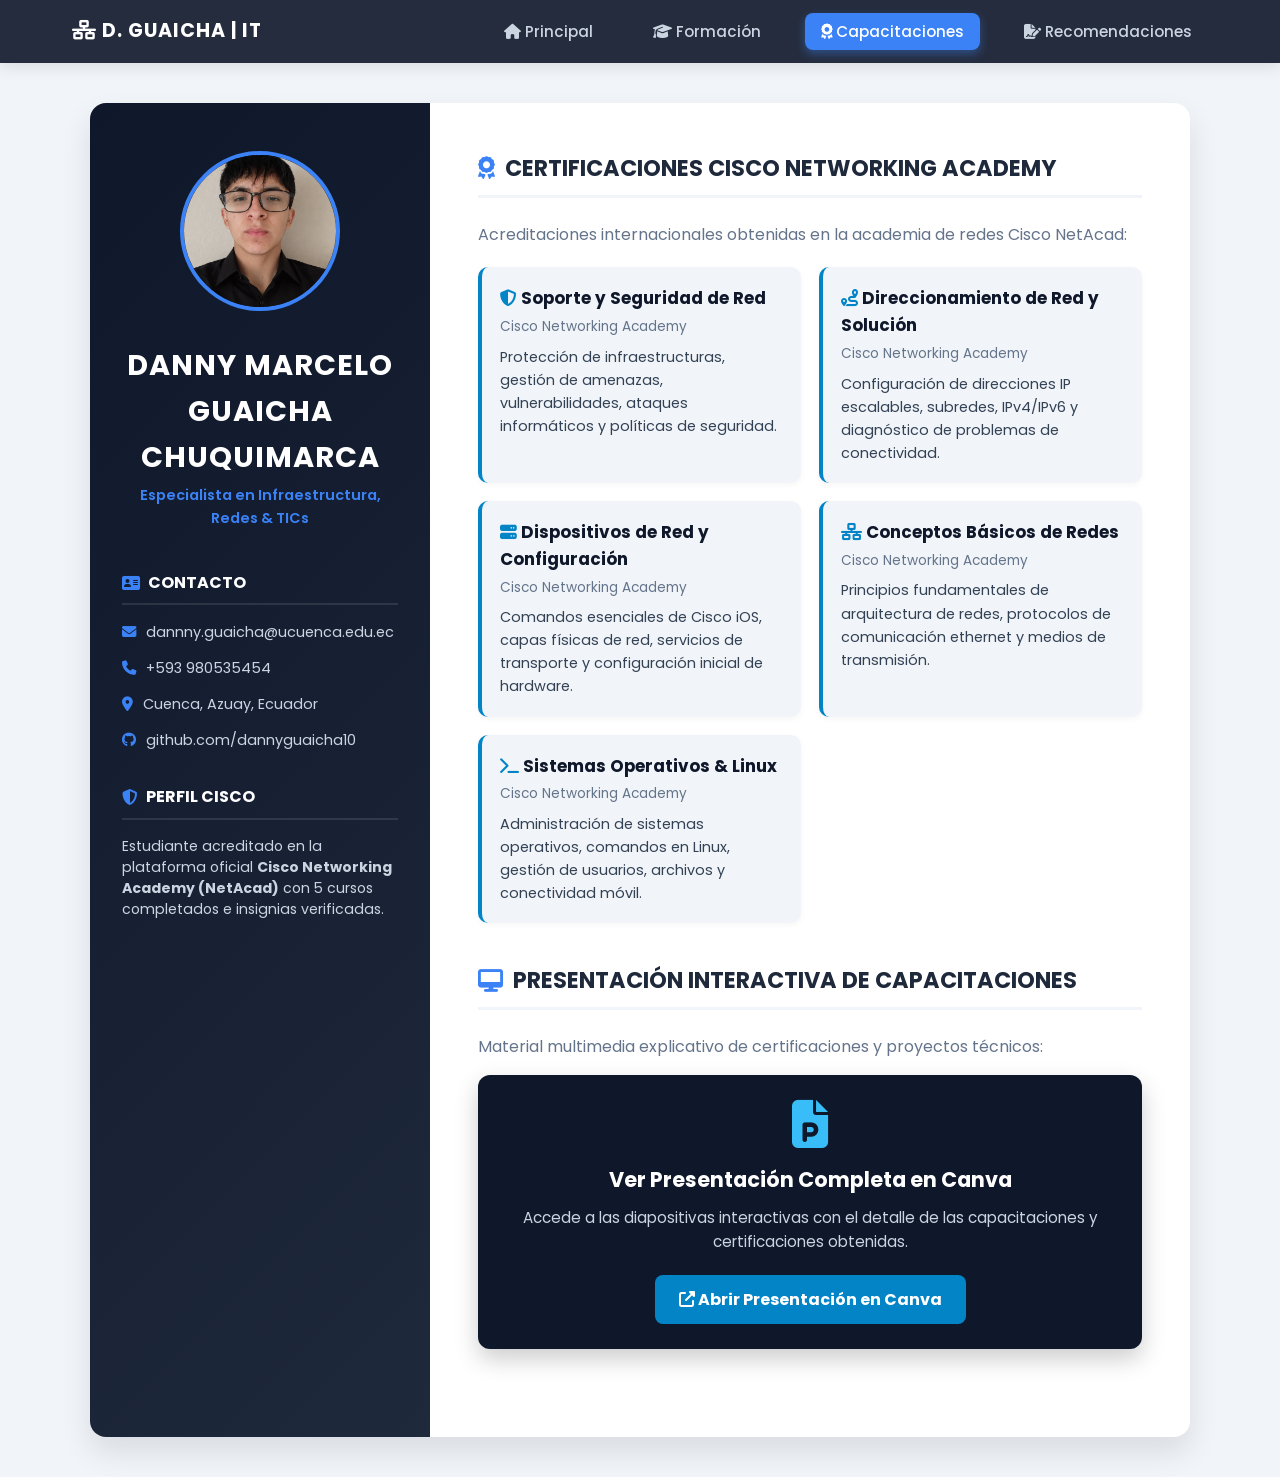
==== capacitaciones.html @ fef645a3 "Add files via upload" ====
<!DOCTYPE html>
<html lang="es">
<head>
    <meta charset="UTF-8">
    <meta name="viewport" content="width=device-width, initial-scale=1.0">
    <title>Capacitaciones y Cisco | Danny Marcelo Guaicha</title>
    <link rel="stylesheet" href="styles.css">
    <link rel="stylesheet" href="https://cdnjs.cloudflare.com/ajax/libs/font-awesome/6.4.0/css/all.min.css">
</head>
<body>

    <!-- MENÚ SUPERIOR -->
    <header class="top-nav">
        <div class="nav-container">
            <span class="brand"><i class="fas fa-network-wired"></i> D. GUAICHA | IT</span>
            <nav>
                <a href="index.html"><i class="fas fa-house"></i> Principal</a>
                <a href="educacion.html"><i class="fas fa-graduation-cap"></i> Formación</a>
                <a href="capacitaciones.html" class="active"><i class="fas fa-award"></i> Capacitaciones</a>
                <a href="recomendaciones.html"><i class="fas fa-file-signature"></i> Recomendaciones</a>
            </nav>
        </div>
    </header>

    <main class="cv-document">
        
        <!-- BARRA LATERAL -->
        <aside class="cv-sidebar">
            <div class="photo-wrapper">
                <img src="imagenes/foto.jpg" alt="Danny Marcelo Guaicha Chuquimarca" class="profile-img">
            </div>
            <h1 class="name">DANNY MARCELO GUAICHA CHUQUIMARCA</h1>
            <p class="title">Especialista en Infraestructura, Redes & TICs</p>
            <div class="sidebar-section">
                <h3><i class="fas fa-address-card"></i> CONTACTO</h3>
                <ul class="clean-list">
                    <li><i class="fas fa-envelope"></i> dannny.guaicha@ucuenca.edu.ec</li>
                    <li><i class="fas fa-phone"></i> +593 980535454</li>
                    <li><i class="fas fa-map-marker-alt"></i> Cuenca, Azuay, Ecuador</li>
                    <li><i class="fab fa-github"></i> github.com/dannyguaicha10</li>
                </ul>
            </div>
            <div class="sidebar-section">
                <h3><i class="fas fa-shield-halved"></i> PERFIL CISCO</h3>
                <p style="font-size: 0.88rem; color: #cbd5e1; line-height: 1.5;">
                    Estudiante acreditado en la plataforma oficial <strong>Cisco Networking Academy (NetAcad)</strong> con 5 cursos completados e insignias verificadas.
                </p>
            </div>
        </aside>

        <!-- CONTENIDO PRINCIPAL -->
        <section class="cv-main-content">
            
            <div class="main-block">
                <h2><i class="fas fa-award"></i> CERTIFICACIONES CISCO NETWORKING ACADEMY</h2>
                <p style="margin-bottom: 20px; color: #64748b;">Acreditaciones internacionales obtenidas en la academia de redes Cisco NetAcad:</p>
                
                <div style="display: grid; grid-template-columns: repeat(auto-fit, minmax(280px, 1fr)); gap: 18px;">
                    
                    <div style="background: var(--bg-color); padding: 18px; border-radius: 10px; border-left: 4px solid #0284c7; box-shadow: 0 2px 6px rgba(0,0,0,0.04);">
                        <strong style="color: #0f172a; font-size: 1.05rem;"><i class="fas fa-shield-alt" style="color: #0284c7;"></i> Soporte y Seguridad de Red</strong>
                        <p style="font-size: 0.85rem; color: #64748b; margin: 4px 0 8px 0;">Cisco Networking Academy</p>
                        <p style="font-size: 0.9rem; color: #334155;">Protección de infraestructuras, gestión de amenazas, vulnerabilidades, ataques informáticos y políticas de seguridad.</p>
                    </div>

                    <div style="background: var(--bg-color); padding: 18px; border-radius: 10px; border-left: 4px solid #0284c7; box-shadow: 0 2px 6px rgba(0,0,0,0.04);">
                        <strong style="color: #0f172a; font-size: 1.05rem;"><i class="fas fa-route" style="color: #0284c7;"></i> Direccionamiento de Red y Solución</strong>
                        <p style="font-size: 0.85rem; color: #64748b; margin: 4px 0 8px 0;">Cisco Networking Academy</p>
                        <p style="font-size: 0.9rem; color: #334155;">Configuración de direcciones IP escalables, subredes, IPv4/IPv6 y diagnóstico de problemas de conectividad.</p>
                    </div>

                    <div style="background: var(--bg-color); padding: 18px; border-radius: 10px; border-left: 4px solid #0284c7; box-shadow: 0 2px 6px rgba(0,0,0,0.04);">
                        <strong style="color: #0f172a; font-size: 1.05rem;"><i class="fas fa-server" style="color: #0284c7;"></i> Dispositivos de Red y Configuración</strong>
                        <p style="font-size: 0.85rem; color: #64748b; margin: 4px 0 8px 0;">Cisco Networking Academy</p>
                        <p style="font-size: 0.9rem; color: #334155;">Comandos esenciales de Cisco iOS, capas físicas de red, servicios de transporte y configuración inicial de hardware.</p>
                    </div>

                    <div style="background: var(--bg-color); padding: 18px; border-radius: 10px; border-left: 4px solid #0284c7; box-shadow: 0 2px 6px rgba(0,0,0,0.04);">
                        <strong style="color: #0f172a; font-size: 1.05rem;"><i class="fas fa-network-wired" style="color: #0284c7;"></i> Conceptos Básicos de Redes</strong>
                        <p style="font-size: 0.85rem; color: #64748b; margin: 4px 0 8px 0;">Cisco Networking Academy</p>
                        <p style="font-size: 0.9rem; color: #334155;">Principios fundamentales de arquitectura de redes, protocolos de comunicación ethernet y medios de transmisión.</p>
                    </div>

                    <div style="background: var(--bg-color); padding: 18px; border-radius: 10px; border-left: 4px solid #0284c7; box-shadow: 0 2px 6px rgba(0,0,0,0.04);">
                        <strong style="color: #0f172a; font-size: 1.05rem;"><i class="fas fa-terminal" style="color: #0284c7;"></i> Sistemas Operativos & Linux</strong>
                        <p style="font-size: 0.85rem; color: #64748b; margin: 4px 0 8px 0;">Cisco Networking Academy</p>
                        <p style="font-size: 0.9rem; color: #334155;">Administración de sistemas operativos, comandos en Linux, gestión de usuarios, archivos y conectividad móvil.</p>
                    </div>

                </div>
            </div>

            <!-- SECCIÓN PRESENTACIÓN CANVA CON ENLACE DIRECTO -->
            <div class="main-block">
                <h2><i class="fas fa-desktop"></i> PRESENTACIÓN INTERACTIVA DE CAPACITACIONES</h2>
                <p style="margin-bottom: 15px; color: #64748b;">Material multimedia explicativo de certificaciones y proyectos técnicos:</p>

                <div style="background: #0f172a; color: #ffffff; border-radius: 12px; padding: 25px; text-align: center; box-shadow: 0 10px 25px rgba(0,0,0,0.2);">
                    <i class="fas fa-file-powerpoint" style="font-size: 3rem; color: #38bdf8; margin-bottom: 15px;"></i>
                    <h3 style="font-size: 1.3rem; margin-bottom: 10px;">Ver Presentación Completa en Canva</h3>
                    <p style="color: #cbd5e1; font-size: 0.95rem; margin-bottom: 20px;">Accede a las diapositivas interactivas con el detalle de las capacitaciones y certificaciones obtenidas.</p>
                    
                    <a href="https://canva.link/da1nxvey2q2sfmy" target="_blank" rel="noopener" style="display: inline-block; background: #0284c7; color: #ffffff; padding: 12px 24px; border-radius: 8px; text-decoration: none; font-weight: bold; transition: background 0.2s;">
                        <i class="fas fa-external-link-alt"></i> Abrir Presentación en Canva
                    </a>
                </div>
            </div>

        </section>
    </main>
</body>
</html>
---- styles.css ----
@import url('https://fonts.googleapis.com/css2?family=Poppins:wght@300;400;500;600;700&display=swap');

:root {
    --bg-color: #f1f5f9;
    --sidebar-bg: linear-gradient(135deg, #0f172a 0%, #1e293b 100%);
    --text-main: #334155;
    --text-light: #94a3b8;
    --accent: #3b82f6;
    --accent-hover: #2563eb;
    --white: #ffffff;
    --sidebar-width: 340px; /* BARRA MÁS ANCHA */
}

* {
    margin: 0;
    padding: 0;
    box-sizing: border-box;
    font-family: 'Poppins', sans-serif;
}

body {
    background-color: var(--bg-color);
    color: var(--text-main);
    line-height: 1.6;
}

/* --- ANIMACIONES --- */
@keyframes fadeUp {
    from { opacity: 0; transform: translateY(20px); }
    to { opacity: 1; transform: translateY(0); }
}

@keyframes pulseBorder {
    0% { box-shadow: 0 0 0 0 rgba(59, 130, 246, 0.4); }
    70% { box-shadow: 0 0 0 10px rgba(59, 130, 246, 0); }
    100% { box-shadow: 0 0 0 0 rgba(59, 130, 246, 0); }
}

/* --- NAVEGACIÓN (EFECTO CRISTAL) --- */
.top-nav {
    background: rgba(15, 23, 42, 0.9);
    backdrop-filter: blur(10px);
    position: sticky;
    top: 0;
    z-index: 100;
    box-shadow: 0 4px 15px rgba(0,0,0,0.1);
}

.nav-container {
    max-width: 1200px;
    margin: 0 auto;
    display: flex;
    justify-content: space-between;
    align-items: center;
    padding: 1rem 2rem;
}

.brand {
    color: var(--white);
    font-weight: 700;
    font-size: 1.2rem;
    letter-spacing: 1px;
}

.top-nav nav a {
    color: #cbd5e1;
    text-decoration: none;
    margin-left: 1.5rem;
    font-size: 0.95rem;
    font-weight: 500;
    transition: all 0.3s ease;
    padding: 0.5rem 1rem;
    border-radius: 8px;
}

.top-nav nav a:hover, .top-nav nav a.active {
    color: var(--white);
    background: var(--accent);
    transform: translateY(-2px);
    box-shadow: 0 4px 10px rgba(59, 130, 246, 0.4);
}

/* --- ESTRUCTURA DEL CV --- */
.cv-document {
    max-width: 1100px;
    margin: 2.5rem auto;
    display: grid;
    grid-template-columns: var(--sidebar-width) 1fr;
    background: var(--white);
    border-radius: 16px;
    overflow: hidden;
    box-shadow: 0 15px 30px rgba(0,0,0,0.1);
    animation: fadeUp 0.6s ease-out;
}

/* --- BARRA LATERAL --- */
.cv-sidebar {
    background: var(--sidebar-bg);
    color: var(--white);
    padding: 3rem 2rem;
}

.photo-wrapper {
    text-align: center;
    margin-bottom: 1.5rem;
}

.profile-img {
    width: 160px;
    height: 160px;
    border-radius: 50%;
    object-fit: cover;
    border: 4px solid var(--accent);
    animation: pulseBorder 2s infinite;
    transition: transform 0.4s ease;
}

.profile-img:hover {
    transform: scale(1.08) rotate(3deg);
}

.name {
    text-align: center;
    font-size: 1.8rem;
    font-weight: 700;
    margin-bottom: 0.2rem;
    letter-spacing: 1px;
}

.title {
    text-align: center;
    color: var(--accent);
    font-size: 0.9rem;
    font-weight: 600;
    margin-bottom: 2.5rem;
}

.sidebar-section {
    margin-bottom: 2rem;
}

.sidebar-section h3 {
    font-size: 1rem;
    color: var(--white);
    border-bottom: 2px solid rgba(255,255,255,0.1);
    padding-bottom: 0.5rem;
    margin-bottom: 1rem;
    display: flex;
    align-items: center;
    gap: 8px;
}

.sidebar-section h3 i {
    color: var(--accent);
}

/* LISTAS LATERALES ARREGLADAS (SIN PUNTOS FEOS Y TEXTO ADAPTADO) */
.clean-list {
    list-style: none; /* Quita los puntos */
    padding: 0;
}

.clean-list li {
    font-size: 0.9rem;
    margin-bottom: 0.8rem;
    color: #cbd5e1;
    display: flex;
    align-items: flex-start;
    gap: 10px;
    word-break: break-word; /* Evita que los links se salgan */
}

.clean-list i {
    margin-top: 4px;
    color: var(--accent);
}

/* --- CONTENIDO PRINCIPAL --- */
.cv-main-content, .cv-page {
    padding: 3rem;
}

.main-block, .cv-section {
    margin-bottom: 2.5rem;
    animation: fadeUp 0.8s ease-out;
}

.main-block h2, .cv-section h3 {
    color: #1e293b;
    font-size: 1.4rem;
    border-bottom: 3px solid var(--bg-color);
    padding-bottom: 0.5rem;
    margin-bottom: 1.5rem;
    display: flex;
    align-items: center;
    gap: 10px;
}

.main-block h2 i, .cv-section h3 i {
    color: var(--accent);
}

.item-header {
    display: flex;
    justify-content: space-between;
    align-items: center;
}

.badge {
    background: #e2e8f0;
    color: #475569;
    padding: 4px 10px;
    border-radius: 20px;
    font-size: 0.8rem;
    font-weight: 600;
}

/* EFECTOS HOVER EN LAS TARJETAS */
.subpage-links {
    display: flex;
    flex-direction: column;
    gap: 15px;
}

.sub-card {
    display: flex;
    align-items: center;
    gap: 15px;
    padding: 1.2rem;
    background: var(--bg-color);
    border-radius: 12px;
    text-decoration: none;
    color: var(--text-main);
    transition: all 0.3s ease;
    border-left: 5px solid transparent;
}

.sub-card i {
    font-size: 1.8rem;
    color: var(--accent);
    transition: transform 0.3s ease;
}

.sub-card:hover {
    background: var(--white);
    border-left: 5px solid var(--accent);
    box-shadow: 0 8px 20px rgba(0,0,0,0.08);
    transform: translateX(5px);
}

.sub-card:hover i {
    transform: scale(1.2);
}

.sub-card strong {
    display: block;
    font-size: 1.1rem;
    color: #0f172a;
}

.sub-card span {
    font-size: 0.85rem;
    color: var(--text-light);
}

/* DISEÑO RESPONSIVO (PARA CELULARES) */
@media (max-width: 900px) {
    .cv-document {
        grid-template-columns: 1fr;
    }
    .nav-container {
        flex-direction: column;
        gap: 10px;
    }
    .top-nav nav a {
        margin: 0 5px;
        font-size: 0.85rem;
    }
}
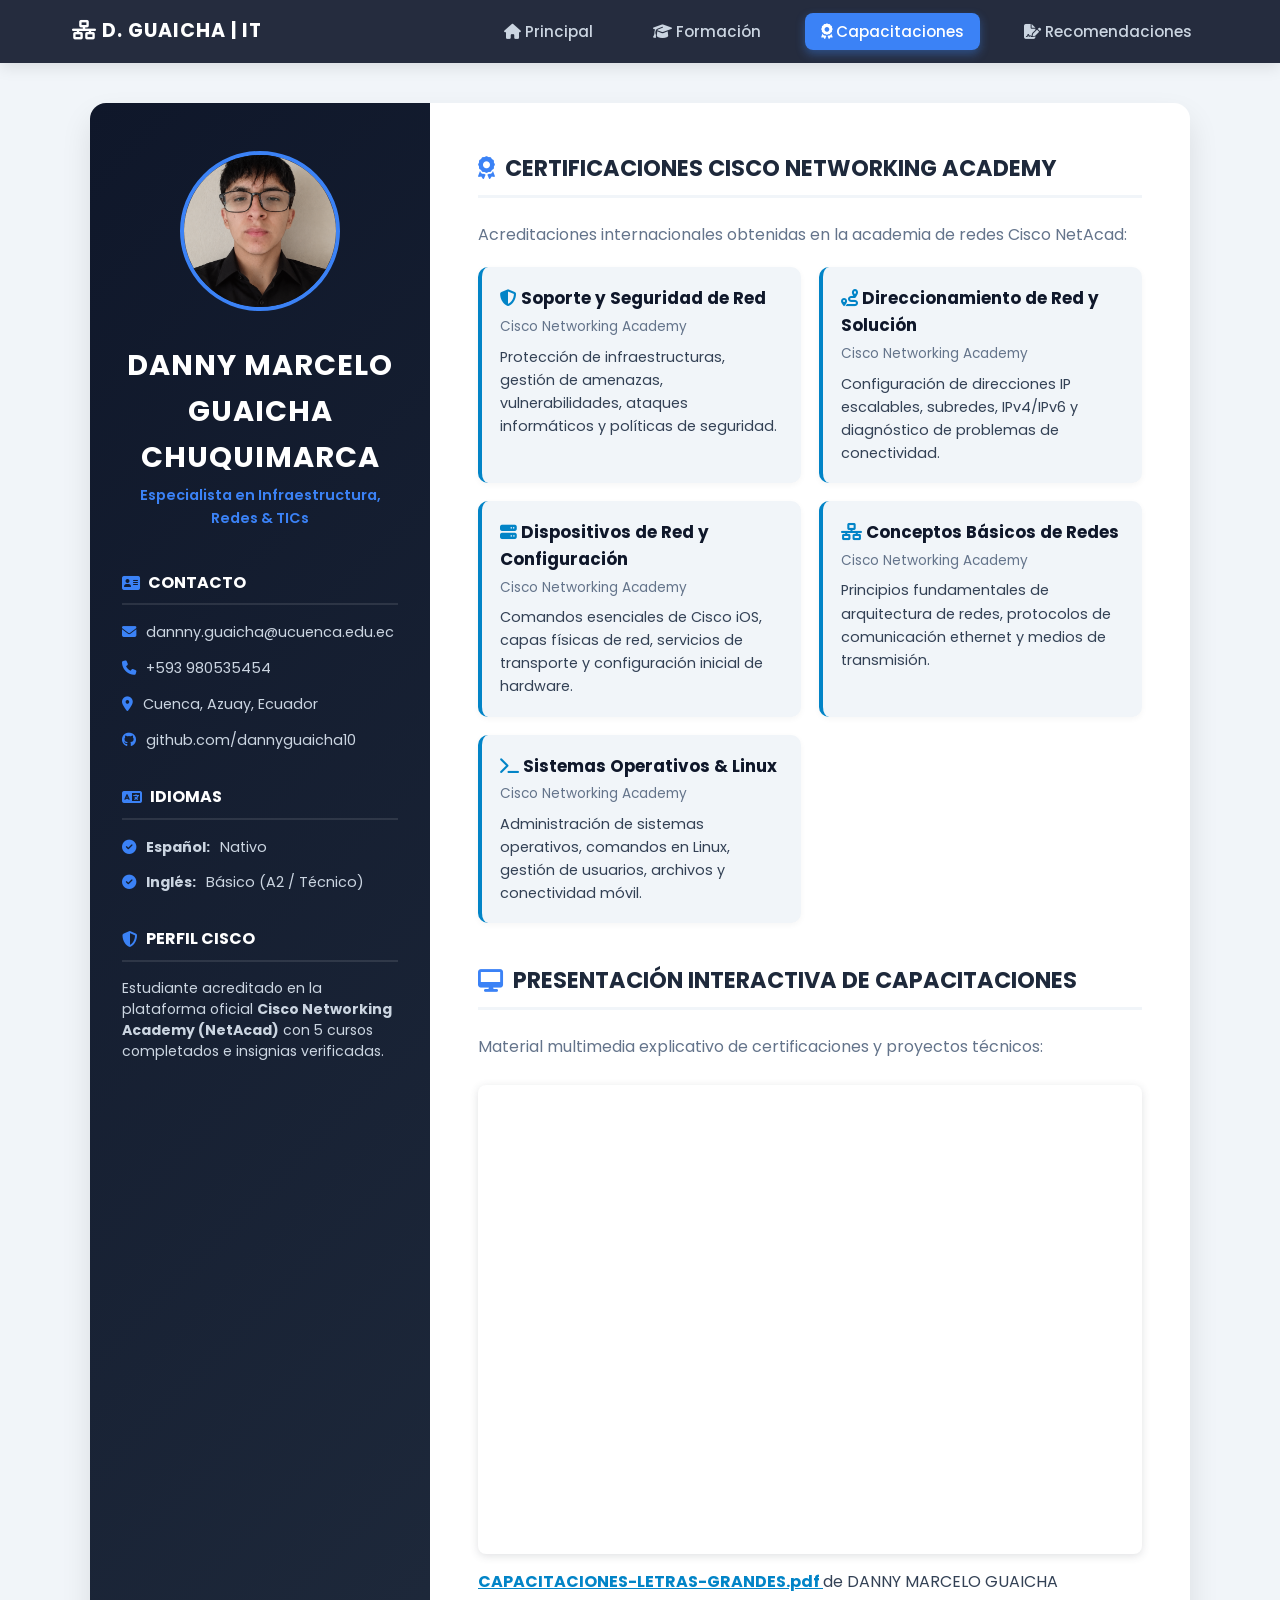
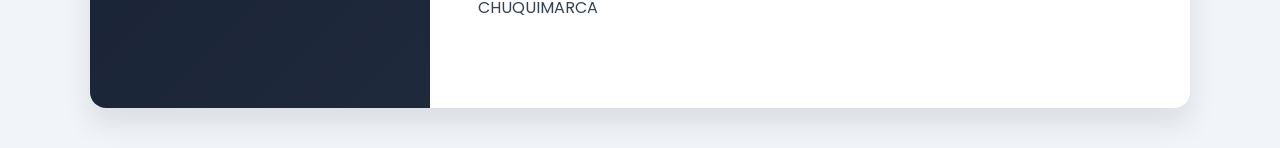
==== commit 6f884c9f: "Add files via upload" ====
--- a/capacitaciones.html
+++ b/capacitaciones.html
@@ -31,6 +31,7 @@
             </div>
             <h1 class="name">DANNY MARCELO GUAICHA CHUQUIMARCA</h1>
             <p class="title">Especialista en Infraestructura, Redes & TICs</p>
+
             <div class="sidebar-section">
                 <h3><i class="fas fa-address-card"></i> CONTACTO</h3>
                 <ul class="clean-list">
@@ -40,6 +41,15 @@
                     <li><i class="fab fa-github"></i> github.com/dannyguaicha10</li>
                 </ul>
             </div>
+
+            <div class="sidebar-section">
+                <h3><i class="fas fa-language"></i> IDIOMAS</h3>
+                <ul class="clean-list">
+                    <li><i class="fas fa-check-circle"></i> <strong>Español:</strong> Nativo</li>
+                    <li><i class="fas fa-check-circle"></i> <strong>Inglés:</strong> Básico (A2 / Técnico)</li>
+                </ul>
+            </div>
+
             <div class="sidebar-section">
                 <h3><i class="fas fa-shield-halved"></i> PERFIL CISCO</h3>
                 <p style="font-size: 0.88rem; color: #cbd5e1; line-height: 1.5;">
@@ -51,6 +61,7 @@
         <!-- CONTENIDO PRINCIPAL -->
         <section class="cv-main-content">
             
+            <!-- LISTADO DE CERTIFICACIONES -->
             <div class="main-block">
                 <h2><i class="fas fa-award"></i> CERTIFICACIONES CISCO NETWORKING ACADEMY</h2>
                 <p style="margin-bottom: 20px; color: #64748b;">Acreditaciones internacionales obtenidas en la academia de redes Cisco NetAcad:</p>
@@ -90,20 +101,21 @@
                 </div>
             </div>
 
-            <!-- SECCIÓN PRESENTACIÓN CANVA CON ENLACE DIRECTO -->
+            <!-- VISOR EMBEBIDO DE CANVA EXACTO -->
             <div class="main-block">
                 <h2><i class="fas fa-desktop"></i> PRESENTACIÓN INTERACTIVA DE CAPACITACIONES</h2>
                 <p style="margin-bottom: 15px; color: #64748b;">Material multimedia explicativo de certificaciones y proyectos técnicos:</p>
 
-                <div style="background: #0f172a; color: #ffffff; border-radius: 12px; padding: 25px; text-align: center; box-shadow: 0 10px 25px rgba(0,0,0,0.2);">
-                    <i class="fas fa-file-powerpoint" style="font-size: 3rem; color: #38bdf8; margin-bottom: 15px;"></i>
-                    <h3 style="font-size: 1.3rem; margin-bottom: 10px;">Ver Presentación Completa en Canva</h3>
-                    <p style="color: #cbd5e1; font-size: 0.95rem; margin-bottom: 20px;">Accede a las diapositivas interactivas con el detalle de las capacitaciones y certificaciones obtenidas.</p>
-                    
-                    <a href="https://canva.link/da1nxvey2q2sfmy" target="_blank" rel="noopener" style="display: inline-block; background: #0284c7; color: #ffffff; padding: 12px 24px; border-radius: 8px; text-decoration: none; font-weight: bold; transition: background 0.2s;">
-                        <i class="fas fa-external-link-alt"></i> Abrir Presentación en Canva
-                    </a>
+                <div style="position: relative; width: 100%; height: 0; padding-top: 70.7071%; padding-bottom: 0; box-shadow: 0 2px 8px 0 rgba(63,69,81,0.16); margin-top: 1.6em; margin-bottom: 0.9em; overflow: hidden; border-radius: 8px; will-change: transform;">
+                    <iframe loading="lazy" style="position: absolute; width: 100%; height: 100%; top: 0; left: 0; border: none; padding: 0; margin: 0;"
+                        src="https://www.canva.com/design/DAHW_eYnCb0/XFdxXBI7hJupMZKPHehGDg/view?embed" 
+                        allowfullscreen="allowfullscreen" 
+                        allow="fullscreen">
+                    </iframe>
                 </div>
+                <a href="https://www.canva.com/design/DAHW_eYnCb0/XFdxXBI7hJupMZKPHehGDg/view?utm_content=DAHW_eYnCb0&amp;utm_campaign=designshare&amp;utm_medium=embeds&amp;utm_source=link" target="_blank" rel="noopener" style="color: #0284c7; font-weight: bold; text-decoration: underline;">
+                    CAPACITACIONES-LETRAS-GRANDES.pdf
+                </a> de DANNY MARCELO GUAICHA CHUQUIMARCA
             </div>
 
         </section>
